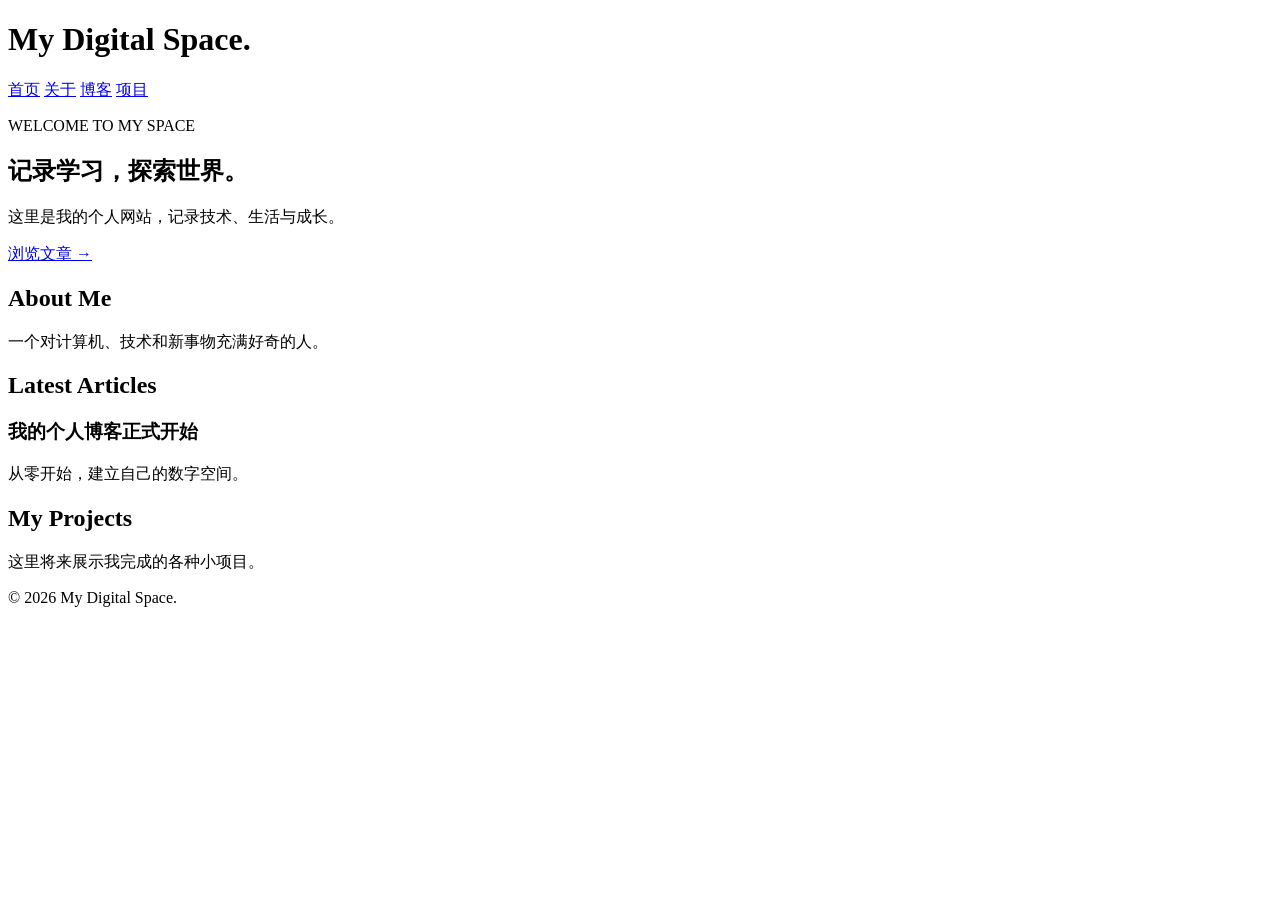
==== index.html @ 7bceac81 "Add files via upload" ====
<!DOCTYPE html>
<html lang="zh-CN">
<head>
    <meta charset="UTF-8">
    <meta name="viewport" content="width=device-width, initial-scale=1.0">
    <title>My Digital Space</title>
    <link rel="stylesheet" href="style.css">
</head>
<body>

    <header>
        <h1>My Digital Space.</h1>
        <nav>
            <a href="#home">首页</a>
            <a href="#about">关于</a>
            <a href="#blog">博客</a>
            <a href="#projects">项目</a>
        </nav>
    </header>

    <main>
        <section id="home" class="hero">
            <p class="tag">WELCOME TO MY SPACE</p>
            <h2>记录学习，探索世界。</h2>
            <p>这里是我的个人网站，记录技术、生活与成长。</p>
            <a href="#blog" class="button">浏览文章 →</a>
        </section>

        <section id="about">
            <h2>About Me</h2>
            <p>一个对计算机、技术和新事物充满好奇的人。</p>
        </section>

        <section id="blog">
            <h2>Latest Articles</h2>
            <article>
                <h3>我的个人博客正式开始</h3>
                <p>从零开始，建立自己的数字空间。</p>
            </article>
        </section>

        <section id="projects">
            <h2>My Projects</h2>
            <p>这里将来展示我完成的各种小项目。</p>
        </section>
    </main>

    <footer>
        <p>© 2026 My Digital Space.</p>
    </footer>

    <script src="script.js"></script>
</body>
</html>
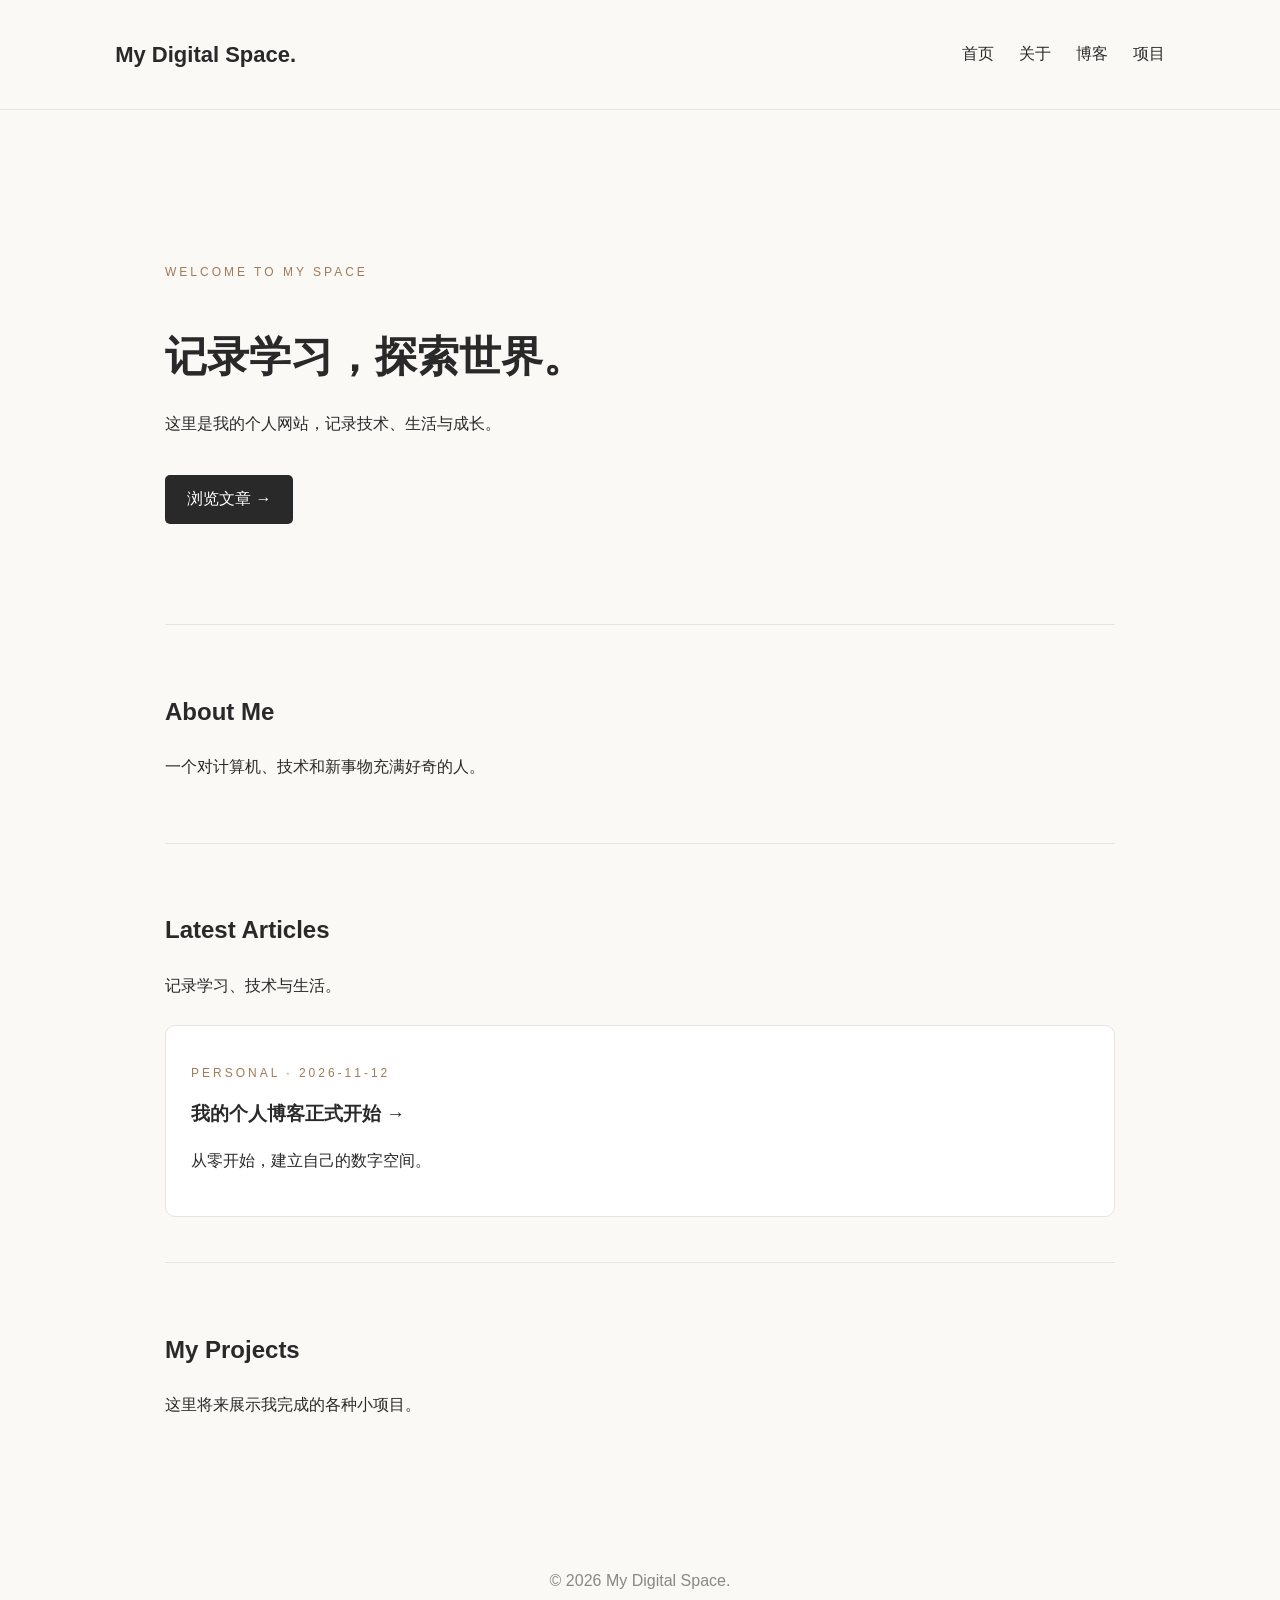
==== commit ab022675: "Add files via upload" ====
--- a/index.html
+++ b/index.html
@@ -34,9 +34,18 @@
 
         <section id="blog">
             <h2>Latest Articles</h2>
-            <article>
-                <h3>我的个人博客正式开始</h3>
-                <p>从零开始，建立自己的数字空间。</p>
+            <p>记录学习、技术与生活。</p>
+
+            <article class="article-card">
+            <p class="tag">PERSONAL · 2026-11-12</p>
+
+            <h3>
+                <a href="posts/first-post.html">
+                我的个人博客正式开始 →
+                </a>
+            </h3>
+
+            <p>从零开始，建立自己的数字空间。</p>
             </article>
         </section>
 
--- a/style.css
+++ b/style.css
@@ -0,0 +1,183 @@
+
+* {
+    box-sizing: border-box;
+}
+
+body {
+    margin: 0;
+    font-family: Arial, "Microsoft YaHei", sans-serif;
+    color: #292929;
+    background: #faf9f6;
+    line-height: 1.8;
+}
+
+header {
+    display: flex;
+    justify-content: space-between;
+    align-items: center;
+    padding: 20px 9%;
+    border-bottom: 1px solid #e8e5df;
+}
+
+header h1 {
+    font-size: 22px;
+}
+
+nav {
+    display: flex;
+    gap: 25px;
+}
+
+a {
+    color: inherit;
+    text-decoration: none;
+}
+
+nav a:hover {
+    color: #a17b55;
+}
+
+main {
+    max-width: 1000px;
+    margin: auto;
+    padding: 40px 25px;
+}
+
+.hero {
+    padding: 100px 0;
+}
+
+.tag {
+    color: #a17b55;
+    letter-spacing: 3px;
+    font-size: 12px;
+}
+
+.hero h2 {
+    font-size: 42px;
+    margin-bottom: 10px;
+}
+
+.button {
+    display: inline-block;
+    margin-top: 20px;
+    padding: 10px 22px;
+    background: #292929;
+    color: white;
+    border-radius: 5px;
+}
+
+section:not(.hero) {
+    padding: 45px 0;
+    border-top: 1px solid #e8e5df;
+}
+
+article {
+    background: white;
+    padding: 20px;
+    border-radius: 8px;
+}
+
+footer {
+    text-align: center;
+    padding: 30px;
+    color: #888;
+}
+
+/* 手机端适配 */
+@media (max-width: 650px) {
+    header {
+        flex-direction: column;
+        gap: 10px;
+        padding: 15px;
+    }
+
+    nav {
+        gap: 15px;
+        flex-wrap: wrap;
+        justify-content: center;
+    }
+
+    main {
+        padding: 20px;
+    }
+
+    .hero {
+        padding: 65px 0;
+    }
+
+    .hero h2 {
+        font-size: 30px;
+    }
+
+    section:not(.hero) {
+        padding: 30px 0;
+    }
+}
+
+/* 文章列表卡片 */
+.article-card {
+    margin-top: 25px;
+    padding: 25px;
+    background: white;
+    border: 1px solid #e8e5df;
+    border-radius: 10px;
+    transition: transform 0.2s;
+}
+
+.article-card:hover {
+    transform: translateY(-3px);
+}
+
+.article-card h3 {
+    margin: 8px 0;
+}
+
+.article-card h3 a:hover {
+    color: #a17b55;
+}
+
+/* 文章详情页面 */
+.post-content {
+    max-width: 760px;
+    margin: 40px auto;
+    padding: 20px;
+    background: white;
+    border-radius: 10px;
+}
+
+.post-content h1 {
+    font-size: 36px;
+    line-height: 1.5;
+}
+
+.post-content h2 {
+    margin-top: 40px;
+}
+
+.post-content p {
+    line-height: 2;
+    color: #555;
+}
+
+.post-meta {
+    color: #999 !important;
+    font-size: 14px;
+}
+
+.post-content hr {
+    border: none;
+    border-top: 1px solid #eee;
+    margin: 30px 0;
+}
+
+@media (max-width: 650px) {
+    .post-content {
+        padding: 18px;
+        margin: 15px auto;
+    }
+
+    .post-content h1 {
+        font-size: 27px;
+    }
+}
